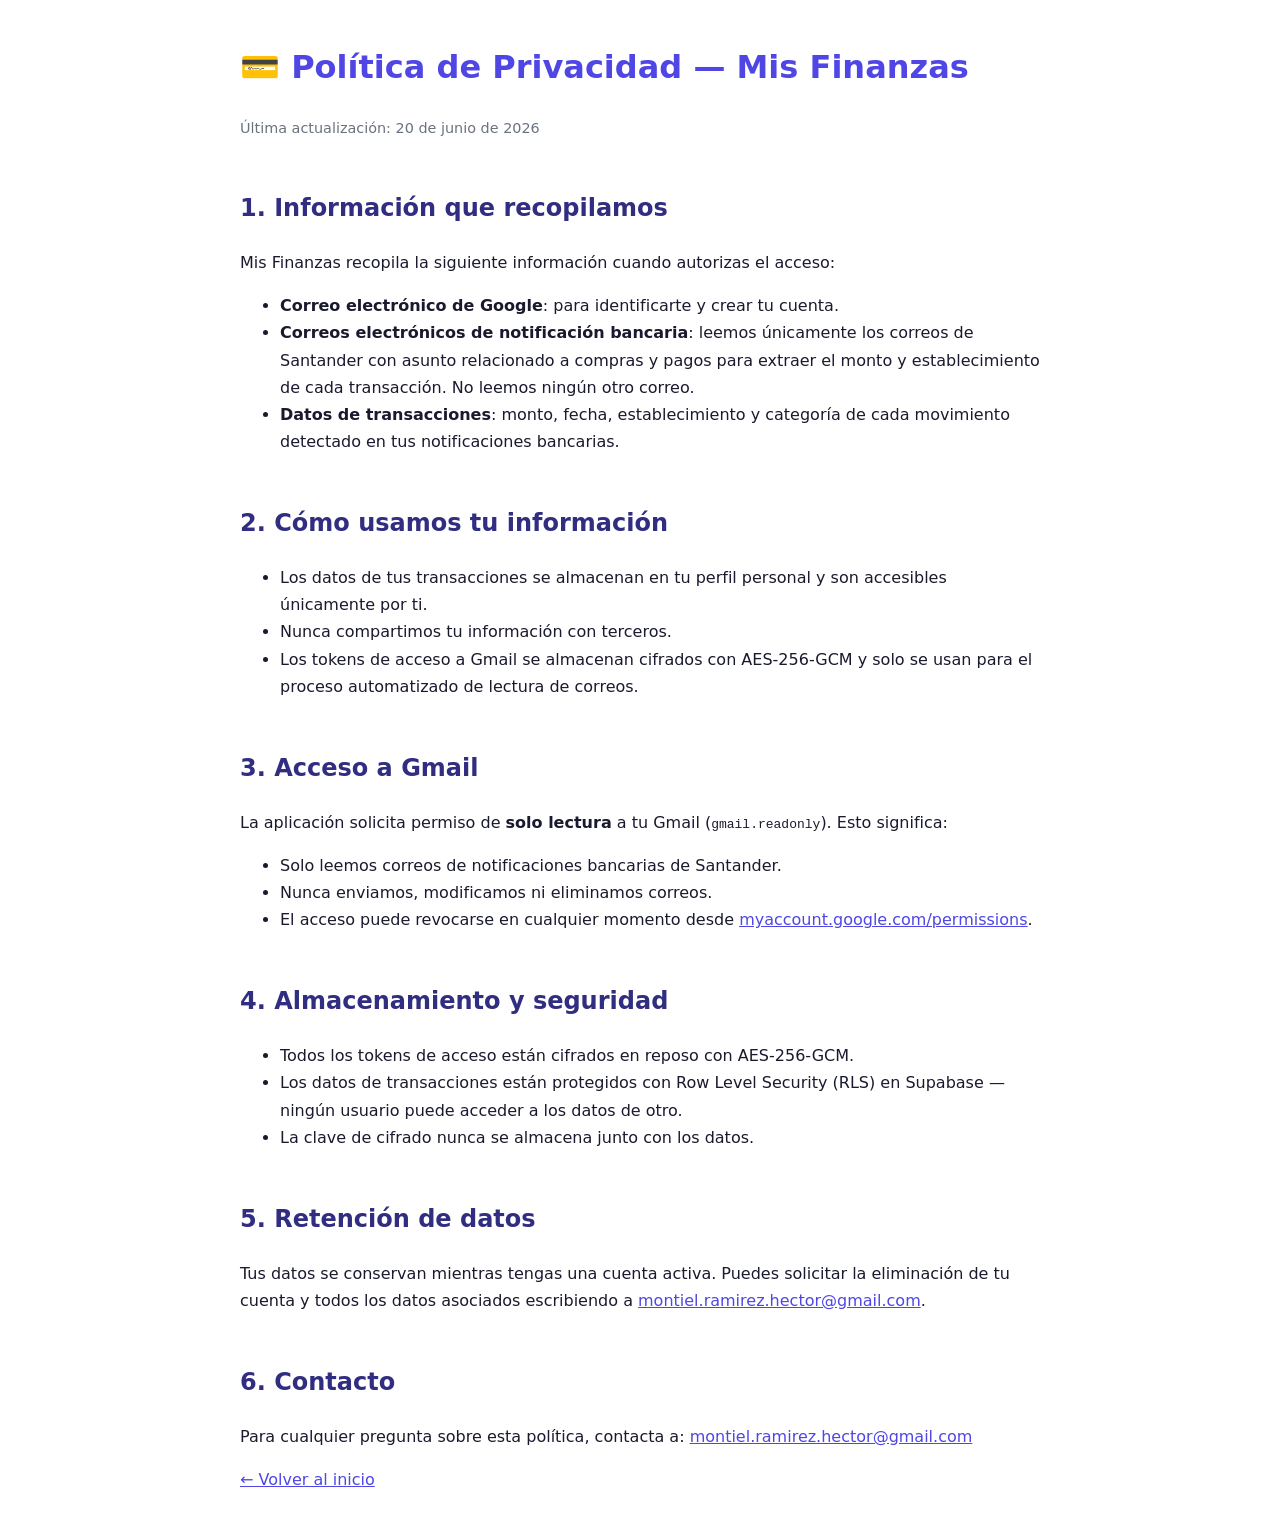
==== docs/privacy.html @ 8ab98614 "feat: add GitHub Pages site with privacy policy for Google OAuth verification - docs/index.html: app" ====
<!DOCTYPE html>
<html lang="es">
<head>
<meta charset="UTF-8">
<meta name="viewport" content="width=device-width, initial-scale=1.0">
<title>Política de Privacidad — Mis Finanzas</title>
<style>
  body { font-family: system-ui, sans-serif; max-width: 800px; margin: 40px auto; padding: 0 20px; color: #1a1a2e; line-height: 1.7; }
  h1 { color: #4f46e5; }
  h2 { color: #312e81; margin-top: 2em; }
  a { color: #4f46e5; }
  .updated { color: #6b7280; font-size: 0.9em; }
</style>
</head>
<body>

<h1>💳 Política de Privacidad — Mis Finanzas</h1>
<p class="updated">Última actualización: 20 de junio de 2026</p>

<h2>1. Información que recopilamos</h2>
<p>Mis Finanzas recopila la siguiente información cuando autorizas el acceso:</p>
<ul>
  <li><strong>Correo electrónico de Google</strong>: para identificarte y crear tu cuenta.</li>
  <li><strong>Correos electrónicos de notificación bancaria</strong>: leemos únicamente los correos de Santander con asunto relacionado a compras y pagos para extraer el monto y establecimiento de cada transacción. No leemos ningún otro correo.</li>
  <li><strong>Datos de transacciones</strong>: monto, fecha, establecimiento y categoría de cada movimiento detectado en tus notificaciones bancarias.</li>
</ul>

<h2>2. Cómo usamos tu información</h2>
<ul>
  <li>Los datos de tus transacciones se almacenan en tu perfil personal y son accesibles únicamente por ti.</li>
  <li>Nunca compartimos tu información con terceros.</li>
  <li>Los tokens de acceso a Gmail se almacenan cifrados con AES-256-GCM y solo se usan para el proceso automatizado de lectura de correos.</li>
</ul>

<h2>3. Acceso a Gmail</h2>
<p>La aplicación solicita permiso de <strong>solo lectura</strong> a tu Gmail (<code>gmail.readonly</code>). Esto significa:</p>
<ul>
  <li>Solo leemos correos de notificaciones bancarias de Santander.</li>
  <li>Nunca enviamos, modificamos ni eliminamos correos.</li>
  <li>El acceso puede revocarse en cualquier momento desde <a href="https://myaccount.google.com/permissions" target="_blank">myaccount.google.com/permissions</a>.</li>
</ul>

<h2>4. Almacenamiento y seguridad</h2>
<ul>
  <li>Todos los tokens de acceso están cifrados en reposo con AES-256-GCM.</li>
  <li>Los datos de transacciones están protegidos con Row Level Security (RLS) en Supabase — ningún usuario puede acceder a los datos de otro.</li>
  <li>La clave de cifrado nunca se almacena junto con los datos.</li>
</ul>

<h2>5. Retención de datos</h2>
<p>Tus datos se conservan mientras tengas una cuenta activa. Puedes solicitar la eliminación de tu cuenta y todos los datos asociados escribiendo a <a href="mailto:montiel.ramirez.hector@gmail.com">montiel.ramirez.hector@gmail.com</a>.</p>

<h2>6. Contacto</h2>
<p>Para cualquier pregunta sobre esta política, contacta a: <a href="mailto:montiel.ramirez.hector@gmail.com">montiel.ramirez.hector@gmail.com</a></p>

<p><a href="index.html">← Volver al inicio</a></p>

</body>
</html>
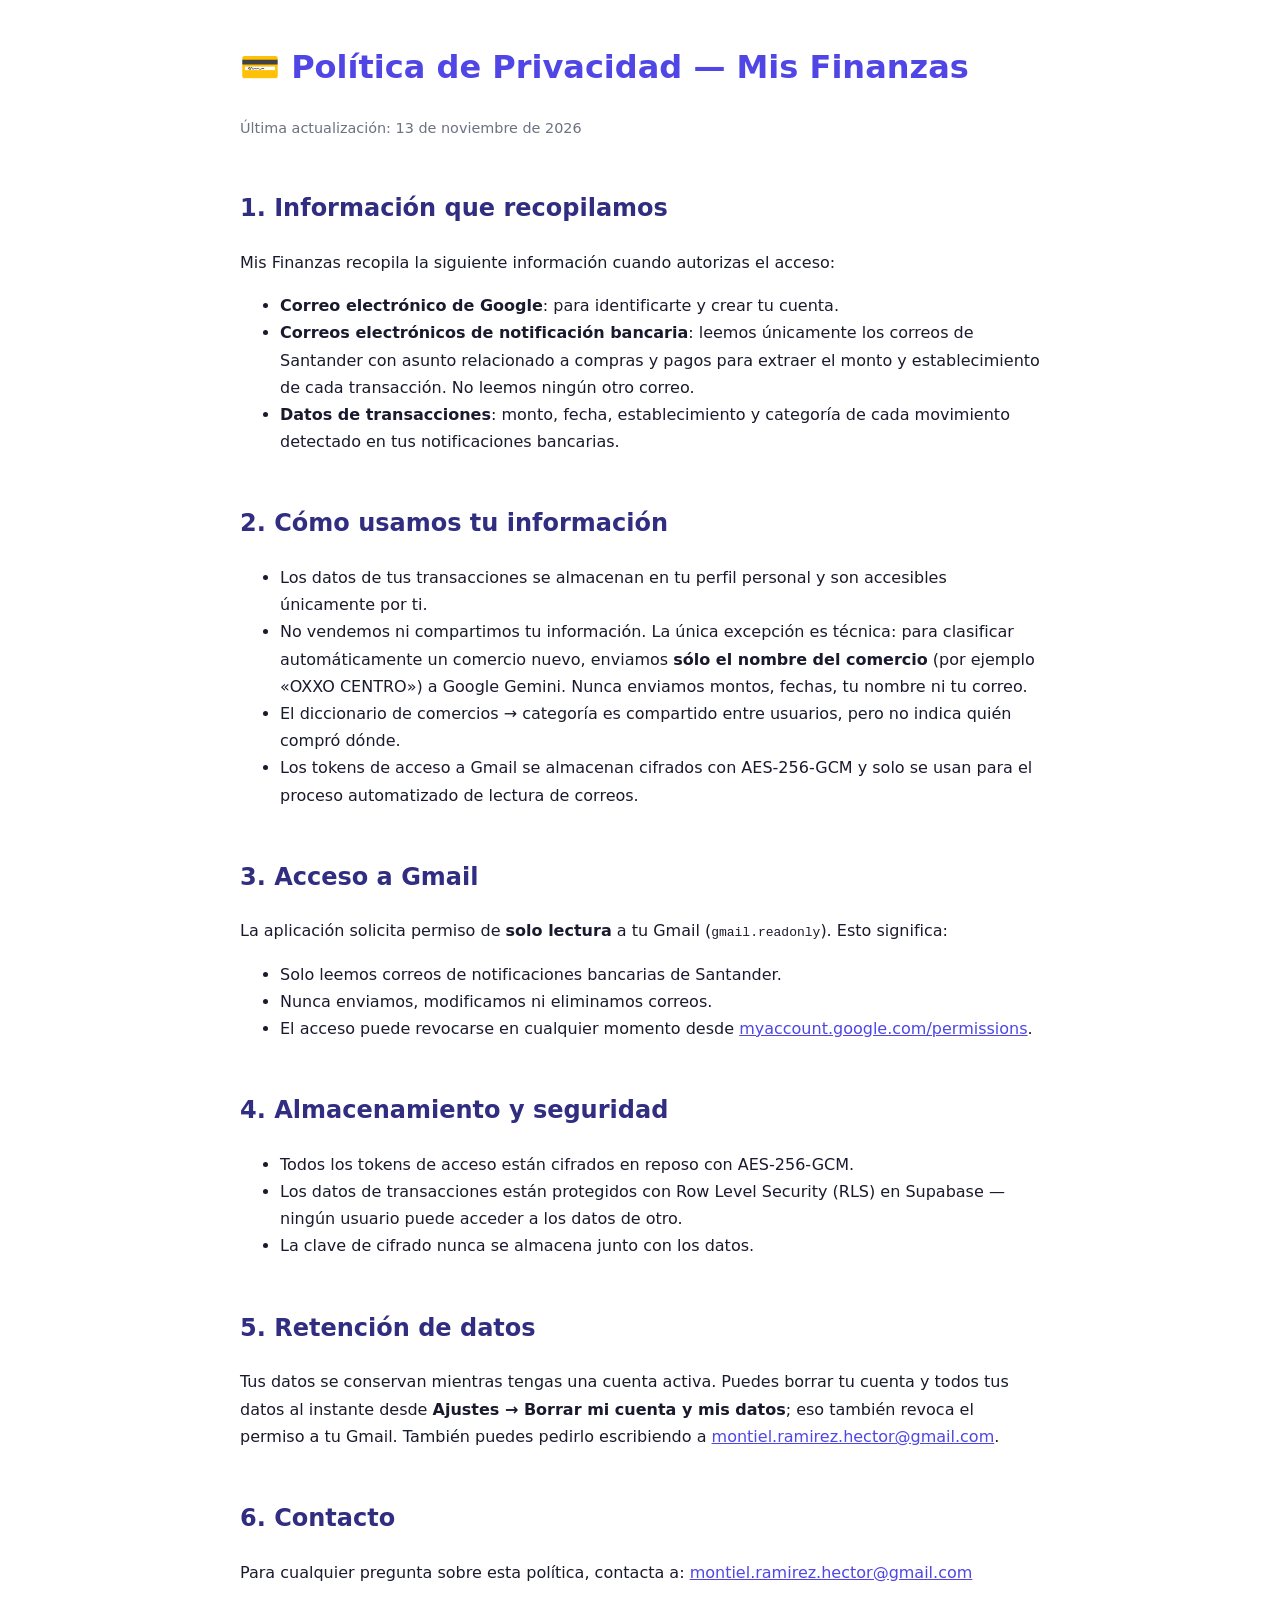
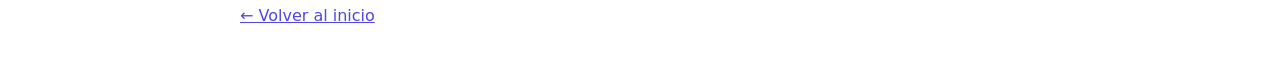
==== commit b432b27e: "Mis Finanzas 3.0: multiusuario con Google, Supabase y diccionario con IA - Entrar con Google una sol" ====
--- a/docs/privacy.html
+++ b/docs/privacy.html
@@ -15,7 +15,7 @@
 <body>
 
 <h1>💳 Política de Privacidad — Mis Finanzas</h1>
-<p class="updated">Última actualización: 20 de junio de 2026</p>
+<p class="updated">Última actualización: 13 de noviembre de 2026</p>
 
 <h2>1. Información que recopilamos</h2>
 <p>Mis Finanzas recopila la siguiente información cuando autorizas el acceso:</p>
@@ -28,7 +28,8 @@
 <h2>2. Cómo usamos tu información</h2>
 <ul>
   <li>Los datos de tus transacciones se almacenan en tu perfil personal y son accesibles únicamente por ti.</li>
-  <li>Nunca compartimos tu información con terceros.</li>
+  <li>No vendemos ni compartimos tu información. La única excepción es técnica: para clasificar automáticamente un comercio nuevo, enviamos <b>sólo el nombre del comercio</b> (por ejemplo «OXXO CENTRO») a Google Gemini. Nunca enviamos montos, fechas, tu nombre ni tu correo.</li>
+  <li>El diccionario de comercios → categoría es compartido entre usuarios, pero no indica quién compró dónde.</li>
   <li>Los tokens de acceso a Gmail se almacenan cifrados con AES-256-GCM y solo se usan para el proceso automatizado de lectura de correos.</li>
 </ul>
 
@@ -48,7 +49,7 @@
 </ul>
 
 <h2>5. Retención de datos</h2>
-<p>Tus datos se conservan mientras tengas una cuenta activa. Puedes solicitar la eliminación de tu cuenta y todos los datos asociados escribiendo a <a href="mailto:montiel.ramirez.hector@gmail.com">montiel.ramirez.hector@gmail.com</a>.</p>
+<p>Tus datos se conservan mientras tengas una cuenta activa. Puedes borrar tu cuenta y todos tus datos al instante desde <b>Ajustes → Borrar mi cuenta y mis datos</b>; eso también revoca el permiso a tu Gmail. También puedes pedirlo escribiendo a <a href="mailto:montiel.ramirez.hector@gmail.com">montiel.ramirez.hector@gmail.com</a>.</p>
 
 <h2>6. Contacto</h2>
 <p>Para cualquier pregunta sobre esta política, contacta a: <a href="mailto:montiel.ramirez.hector@gmail.com">montiel.ramirez.hector@gmail.com</a></p>
